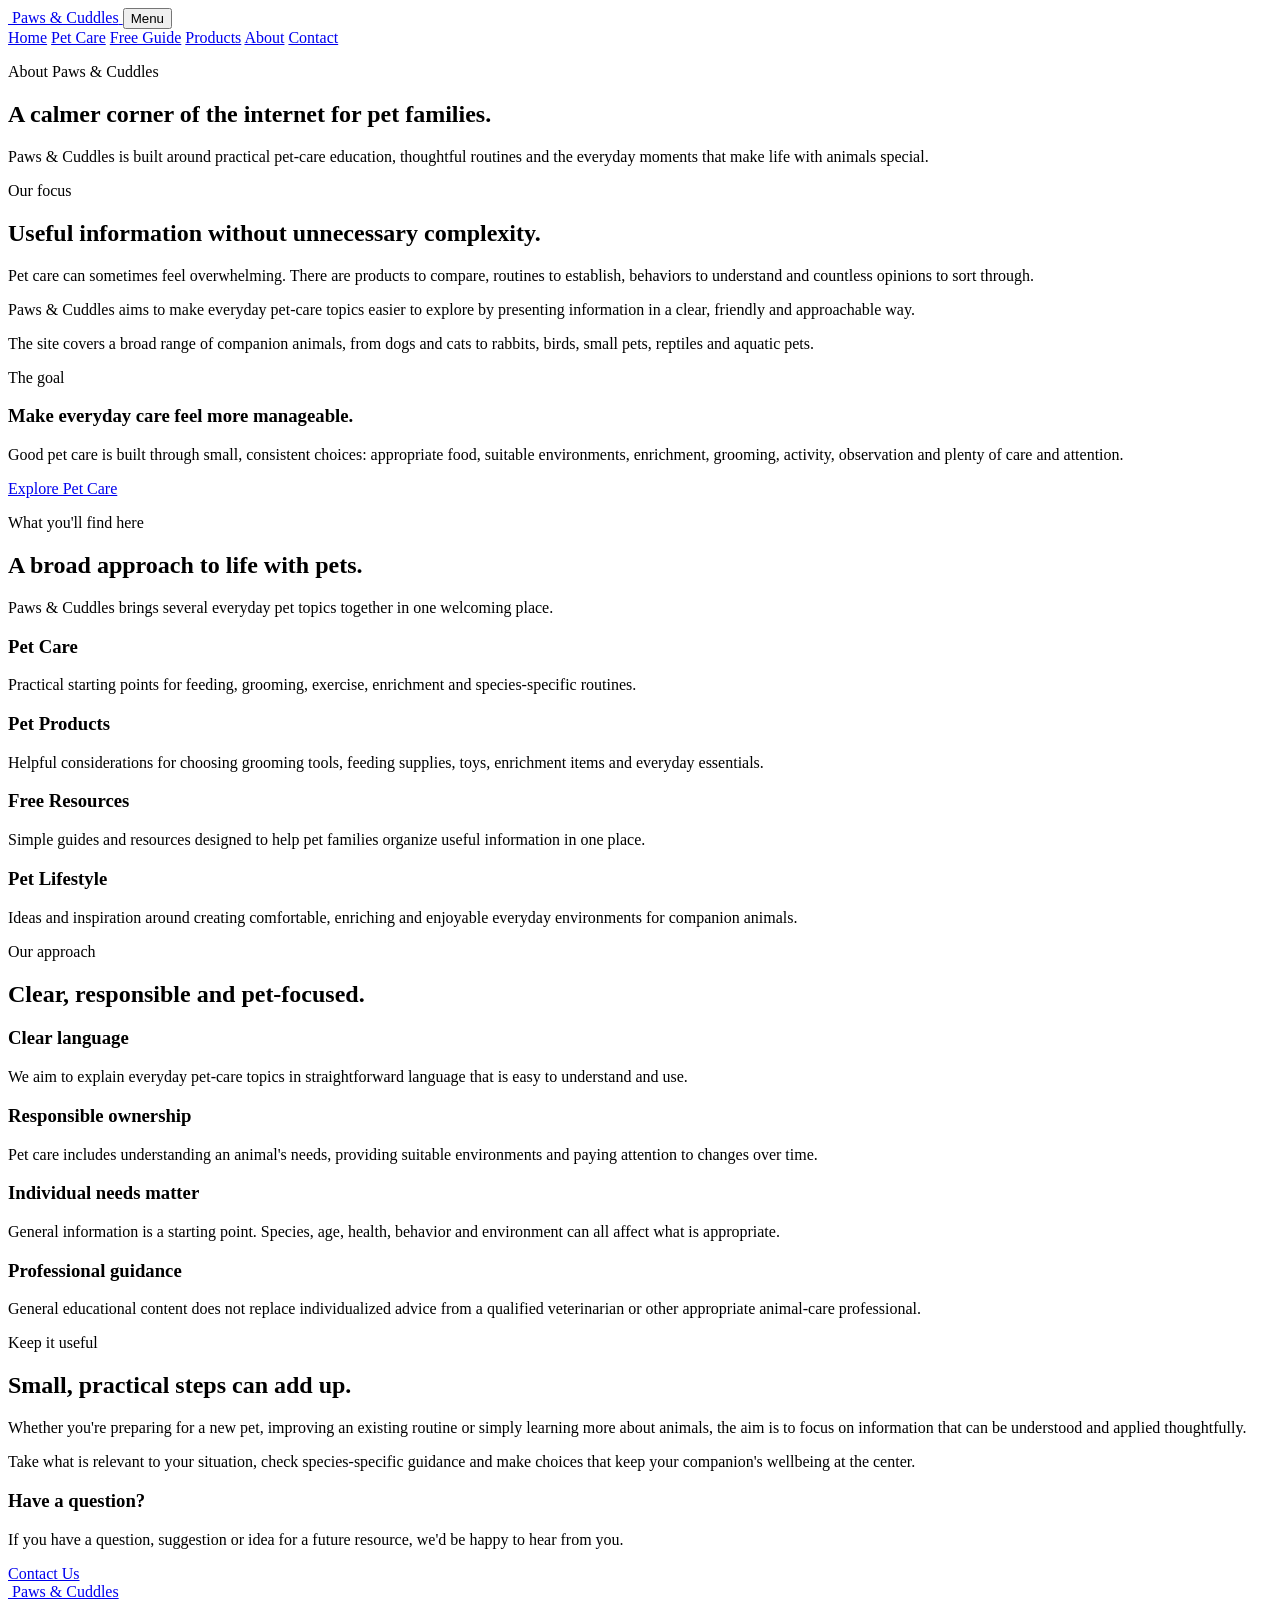
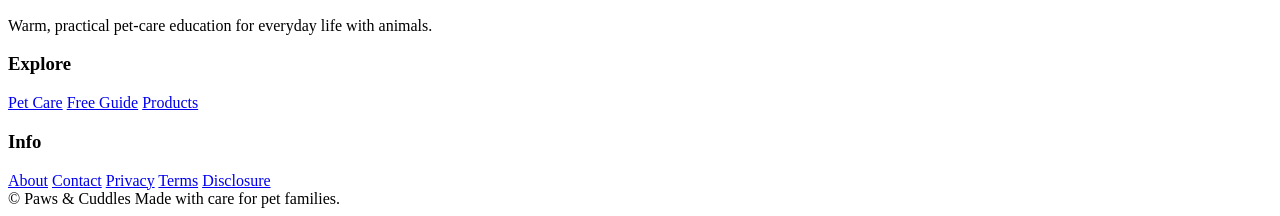
==== about.html @ fe200c56 "Add about page" ====
<!doctype html>
<html lang="en">
<head>
  <meta charset="utf-8">
  <meta name="viewport" content="width=device-width, initial-scale=1">
  <meta name="description" content="Learn about Paws & Cuddles and its approach to practical, responsible pet-care education.">
  <meta name="theme-color" content="#65765f">
  <title>About | Paws &amp; Cuddles</title>
  <link rel="stylesheet" href="CSS/styles.css">
  <script src="js/main.js" defer></script>
</head>

<body>

  <header class="site-header">
    <div class="container nav-wrap">
      <a class="brand" href="index.html" aria-label="Paws & Cuddles home">
        <img src="images/branding/logo-mark.svg" alt="" class="brand-mark">
        <span>Paws &amp; Cuddles</span>
      </a>

      <button class="menu-toggle" aria-expanded="false" aria-controls="site-nav">
        Menu
      </button>

      <nav id="site-nav" class="site-nav" aria-label="Primary navigation">
        <a href="index.html">Home</a>
        <a href="pet-care.html">Pet Care</a>
        <a href="free-guide.html">Free Guide</a>
        <a href="products.html">Products</a>
        <a href="about.html">About</a>
        <a href="contact.html">Contact</a>
      </nav>
    </div>
  </header>

  <main>

    <section class="page-hero">
      <div class="container narrow">
        <p class="eyebrow">About Paws &amp; Cuddles</p>
        <h1>A calmer corner of the internet for pet families.</h1>
        <p class="lead">
          Paws &amp; Cuddles is built around practical pet-care education,
          thoughtful routines and the everyday moments that make life with
          animals special.
        </p>
      </div>
    </section>

    <section class="section">
      <div class="container two-column">

        <div class="info-section">
          <p class="eyebrow">Our focus</p>
          <h2>Useful information without unnecessary complexity.</h2>

          <p>
            Pet care can sometimes feel overwhelming. There are products to
            compare, routines to establish, behaviors to understand and
            countless opinions to sort through.
          </p>

          <p>
            Paws &amp; Cuddles aims to make everyday pet-care topics easier to
            explore by presenting information in a clear, friendly and
            approachable way.
          </p>

          <p>
            The site covers a broad range of companion animals, from dogs and
            cats to rabbits, birds, small pets, reptiles and aquatic pets.
          </p>
        </div>

        <div class="callout">
          <p class="eyebrow">The goal</p>
          <h3>Make everyday care feel more manageable.</h3>

          <p>
            Good pet care is built through small, consistent choices:
            appropriate food, suitable environments, enrichment, grooming,
            activity, observation and plenty of care and attention.
          </p>

          <a class="button" href="pet-care.html">
            Explore Pet Care
          </a>
        </div>

      </div>
    </section>

    <section class="section section-soft">
      <div class="container">

        <div class="section-heading">
          <p class="eyebrow">What you'll find here</p>
          <h2>A broad approach to life with pets.</h2>
          <p>
            Paws &amp; Cuddles brings several everyday pet topics together in
            one welcoming place.
          </p>
        </div>

        <div class="card-grid">

          <article class="card">
            <h3>Pet Care</h3>
            <p>
              Practical starting points for feeding, grooming, exercise,
              enrichment and species-specific routines.
            </p>
          </article>

          <article class="card">
            <h3>Pet Products</h3>
            <p>
              Helpful considerations for choosing grooming tools, feeding
              supplies, toys, enrichment items and everyday essentials.
            </p>
          </article>

          <article class="card">
            <h3>Free Resources</h3>
            <p>
              Simple guides and resources designed to help pet families
              organize useful information in one place.
            </p>
          </article>

          <article class="card">
            <h3>Pet Lifestyle</h3>
            <p>
              Ideas and inspiration around creating comfortable, enriching
              and enjoyable everyday environments for companion animals.
            </p>
          </article>

        </div>

      </div>
    </section>

    <section class="section">
      <div class="container">

        <div class="section-heading">
          <p class="eyebrow">Our approach</p>
          <h2>Clear, responsible and pet-focused.</h2>
        </div>

        <div class="card-grid">

          <article class="card">
            <h3>Clear language</h3>
            <p>
              We aim to explain everyday pet-care topics in straightforward
              language that is easy to understand and use.
            </p>
          </article>

          <article class="card">
            <h3>Responsible ownership</h3>
            <p>
              Pet care includes understanding an animal's needs, providing
              suitable environments and paying attention to changes over time.
            </p>
          </article>

          <article class="card">
            <h3>Individual needs matter</h3>
            <p>
              General information is a starting point. Species, age, health,
              behavior and environment can all affect what is appropriate.
            </p>
          </article>

          <article class="card">
            <h3>Professional guidance</h3>
            <p>
              General educational content does not replace individualized
              advice from a qualified veterinarian or other appropriate
              animal-care professional.
            </p>
          </article>

        </div>

      </div>
    </section>

    <section class="section section-soft">
      <div class="container two-column">

        <div>
          <p class="eyebrow">Keep it useful</p>
          <h2>Small, practical steps can add up.</h2>

          <p>
            Whether you're preparing for a new pet, improving an existing
            routine or simply learning more about animals, the aim is to
            focus on information that can be understood and applied
            thoughtfully.
          </p>

          <p>
            Take what is relevant to your situation, check species-specific
            guidance and make choices that keep your companion's wellbeing
            at the center.
          </p>
        </div>

        <div class="callout">
          <h3>Have a question?</h3>
          <p>
            If you have a question, suggestion or idea for a future resource,
            we'd be happy to hear from you.
          </p>

          <a class="button button-secondary" href="contact.html">
            Contact Us
          </a>
        </div>

      </div>
    </section>

  </main>

  <footer class="site-footer">
    <div class="container footer-grid">

      <div>
        <a class="brand footer-brand" href="index.html">
          <img src="images/branding/logo-mark.svg" alt="" class="brand-mark">
          <span>Paws &amp; Cuddles</span>
        </a>
        <p>
          Warm, practical pet-care education for everyday life with animals.
        </p>
      </div>

      <div>
        <h3>Explore</h3>
        <a href="pet-care.html">Pet Care</a>
        <a href="free-guide.html">Free Guide</a>
        <a href="products.html">Products</a>
      </div>

      <div>
        <h3>Info</h3>
        <a href="about.html">About</a>
        <a href="contact.html">Contact</a>
        <a href="privacy.html">Privacy</a>
        <a href="terms.html">Terms</a>
        <a href="disclosure.html">Disclosure</a>
      </div>

    </div>

    <div class="container footer-bottom">
      <span>&copy; <span data-year></span> Paws &amp; Cuddles</span>
      <span>Made with care for pet families.</span>
    </div>
  </footer>

</body>
  </html>
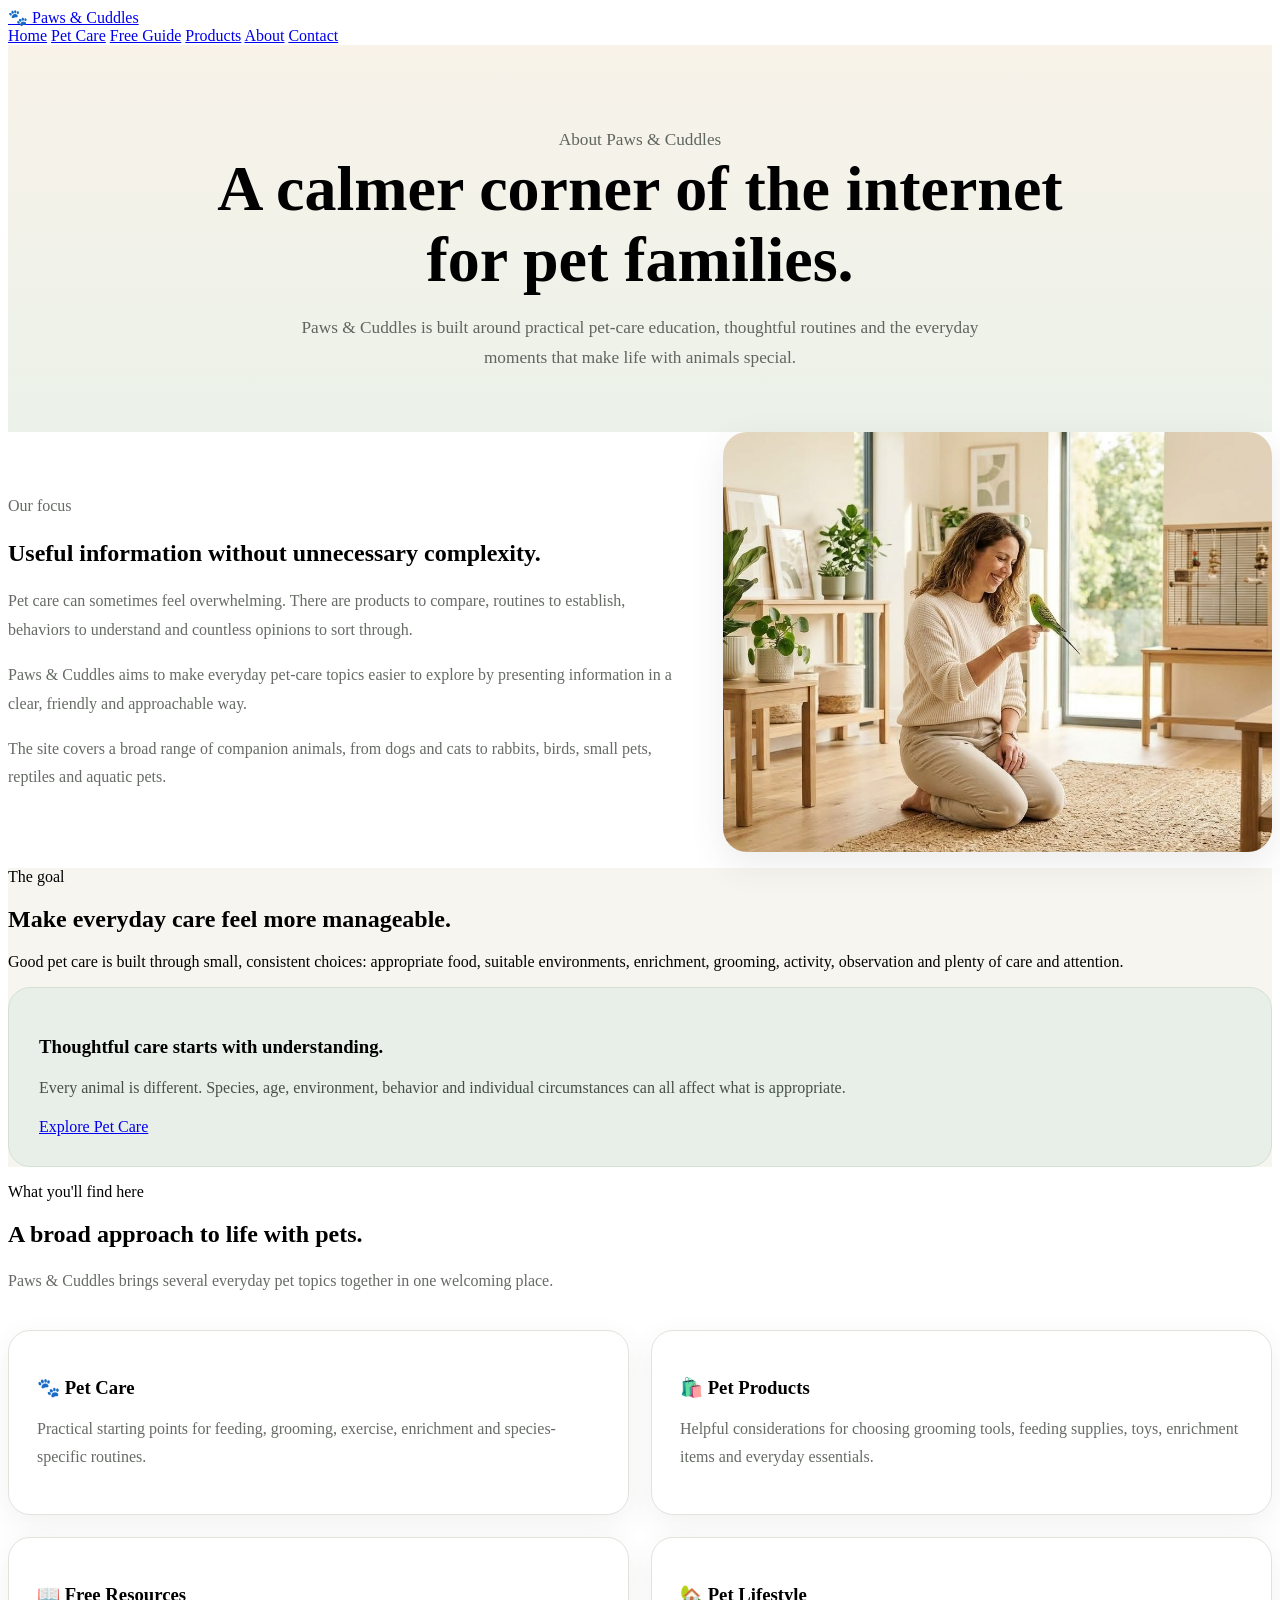
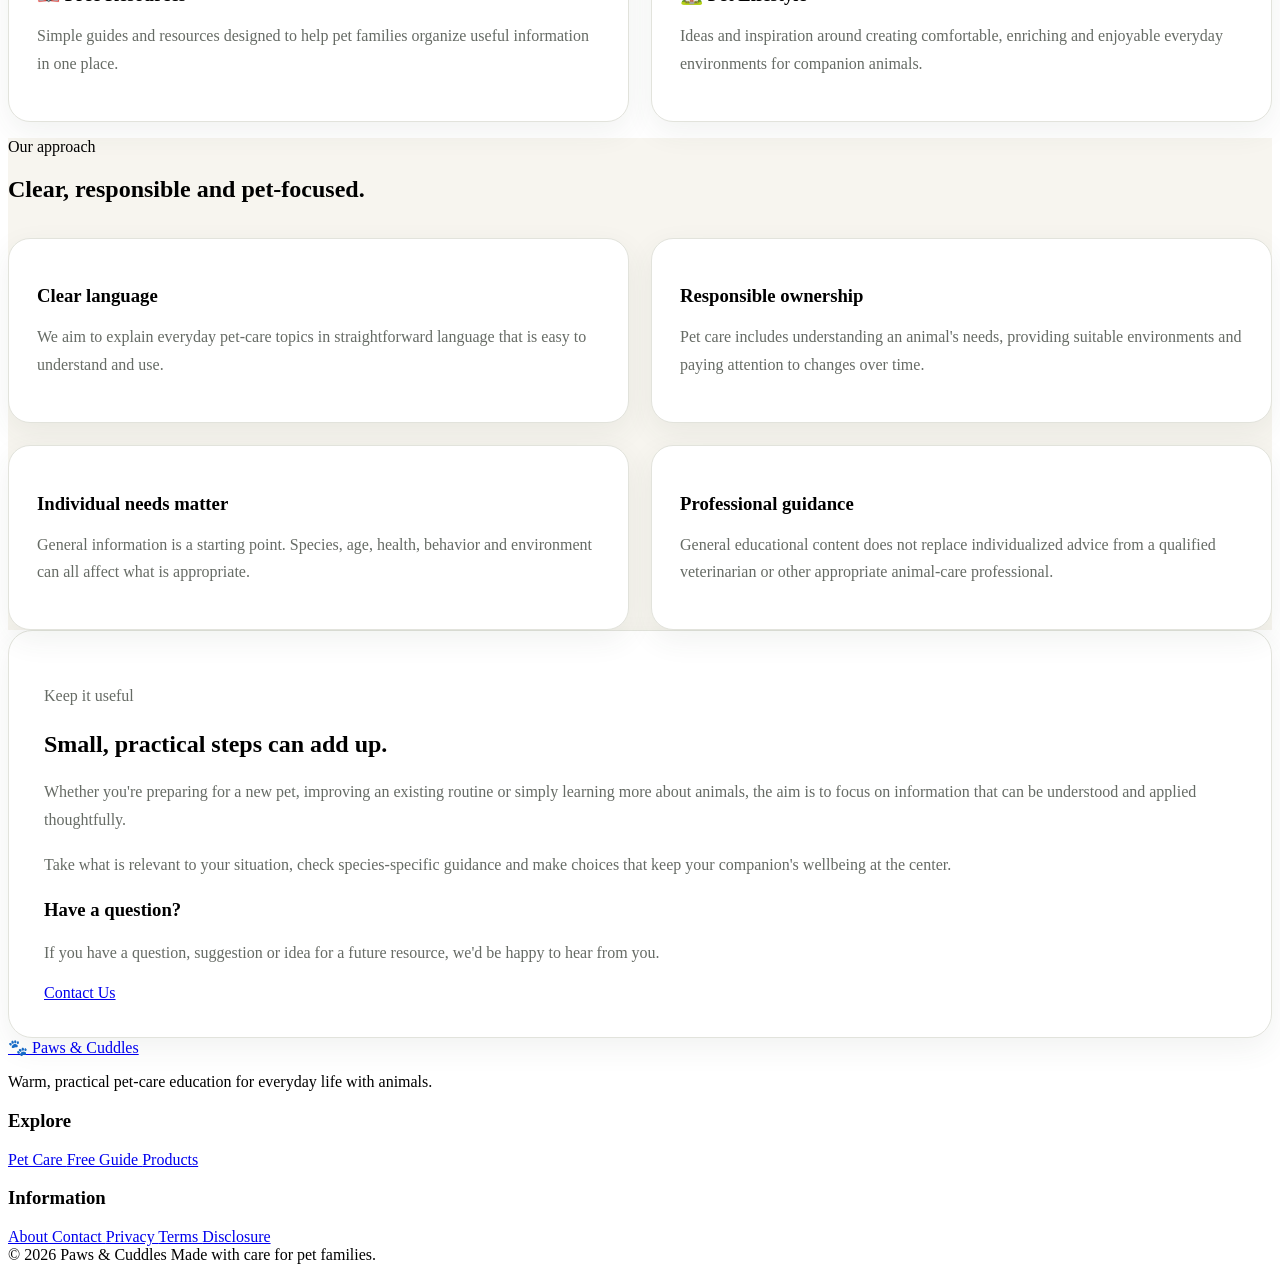
==== commit 443f2b03: "Update about.html" ====
--- a/about.html
+++ b/about.html
@@ -1,269 +1,687 @@
-<!doctype html>
+<!DOCTYPE html>
 <html lang="en">
+
 <head>
-  <meta charset="utf-8">
-  <meta name="viewport" content="width=device-width, initial-scale=1">
-  <meta name="description" content="Learn about Paws & Cuddles and its approach to practical, responsible pet-care education.">
-  <meta name="theme-color" content="#65765f">
-  <title>About | Paws &amp; Cuddles</title>
-  <link rel="stylesheet" href="CSS/styles.css">
-  <script src="js/main.js" defer></script>
+    <meta charset="UTF-8">
+    <meta name="viewport" content="width=device-width, initial-scale=1.0">
+
+    <meta
+        name="description"
+        content="Learn about Paws & Cuddles and its approach to practical, responsible pet-care education."
+    >
+
+    <meta name="theme-color" content="#65765f">
+
+    <title>About | Paws & Cuddles</title>
+
+    <link rel="stylesheet" href="CSS/styles.css">
+
+    <style>
+
+        .page-hero {
+            padding: 80px 20px 60px;
+            background:
+                linear-gradient(
+                    rgba(247, 240, 228, 0.82),
+                    rgba(231, 239, 229, 0.82)
+                ),
+                url("images/hero/179104249002.jpg") center/cover no-repeat;
+            text-align: center;
+        }
+
+        .page-hero h1 {
+            max-width: 850px;
+            margin: 0 auto 18px;
+            font-size: clamp(2.2rem, 5vw, 4rem);
+            line-height: 1.1;
+        }
+
+        .page-hero p {
+            max-width: 720px;
+            margin: auto;
+            color: #5f655f;
+            font-size: 1.08rem;
+            line-height: 1.7;
+        }
+
+        .about-intro {
+            display: grid;
+            grid-template-columns: 1.1fr 0.9fr;
+            gap: 45px;
+            align-items: center;
+        }
+
+        .about-image {
+            width: 100%;
+            height: 420px;
+            object-fit: cover;
+            border-radius: 24px;
+            display: block;
+            box-shadow: 0 12px 35px rgba(63, 68, 60, 0.10);
+        }
+
+        .info-section p,
+        .about-copy p {
+            color: #666b65;
+            line-height: 1.8;
+        }
+
+        .callout {
+            background: #e8efe8;
+            border: 1px solid #d5e1d5;
+            border-radius: 22px;
+            padding: 30px;
+        }
+
+        .callout p {
+            color: #465047;
+            line-height: 1.7;
+        }
+
+        .callout h3 {
+            margin-bottom: 12px;
+        }
+
+        .section-soft {
+            background: #f7f5ef;
+        }
+
+        .section-heading {
+            max-width: 760px;
+            margin-bottom: 35px;
+        }
+
+        .section-heading p:not(.eyebrow) {
+            color: #666b65;
+            line-height: 1.7;
+        }
+
+        .card-grid {
+            display: grid;
+            grid-template-columns: repeat(2, 1fr);
+            gap: 22px;
+        }
+
+        .card {
+            background: #fff;
+            border: 1px solid #e2e3dc;
+            border-radius: 22px;
+            padding: 28px;
+            box-shadow: 0 10px 30px rgba(63, 68, 60, 0.07);
+        }
+
+        .card h3 {
+            margin-bottom: 10px;
+        }
+
+        .card p {
+            color: #666b65;
+            line-height: 1.7;
+        }
+
+        .values-grid {
+            display: grid;
+            grid-template-columns: repeat(2, 1fr);
+            gap: 22px;
+            margin-top: 30px;
+        }
+
+        .final-callout {
+            background: #fff;
+            border: 1px solid #e2e3dc;
+            border-radius: 24px;
+            padding: 35px;
+            box-shadow: 0 10px 30px rgba(63, 68, 60, 0.07);
+        }
+
+        .final-callout p {
+            color: #666b65;
+            line-height: 1.8;
+        }
+
+        @media (max-width: 850px) {
+
+            .about-intro {
+                grid-template-columns: 1fr;
+            }
+
+            .about-image {
+                height: 350px;
+            }
+
+            .card-grid,
+            .values-grid {
+                grid-template-columns: 1fr;
+            }
+
+        }
+
+        @media (max-width: 600px) {
+
+            .page-hero {
+                padding: 60px 20px 45px;
+            }
+
+            .about-image {
+                height: 280px;
+            }
+
+            .card,
+            .callout,
+            .final-callout {
+                padding: 23px;
+            }
+
+        }
+
+    </style>
+
 </head>
 
+
 <body>
 
-  <header class="site-header">
+
+<header class="site-header">
+
     <div class="container nav-wrap">
-      <a class="brand" href="index.html" aria-label="Paws & Cuddles home">
-        <img src="images/branding/logo-mark.svg" alt="" class="brand-mark">
-        <span>Paws &amp; Cuddles</span>
-      </a>
-
-      <button class="menu-toggle" aria-expanded="false" aria-controls="site-nav">
-        Menu
-      </button>
-
-      <nav id="site-nav" class="site-nav" aria-label="Primary navigation">
-        <a href="index.html">Home</a>
-        <a href="pet-care.html">Pet Care</a>
-        <a href="free-guide.html">Free Guide</a>
-        <a href="products.html">Products</a>
-        <a href="about.html">About</a>
-        <a href="contact.html">Contact</a>
-      </nav>
+
+        <a
+            class="brand"
+            href="index.html"
+            aria-label="Paws & Cuddles home"
+        >
+            <span class="brand-mark">🐾</span>
+            <span>Paws & Cuddles</span>
+        </a>
+
+
+        <nav
+            class="site-nav"
+            aria-label="Primary navigation"
+        >
+            <a href="index.html">Home</a>
+            <a href="pet-care.html">Pet Care</a>
+            <a href="free-guide.html">Free Guide</a>
+            <a href="products.html">Products</a>
+            <a href="about.html">About</a>
+            <a href="contact.html">Contact</a>
+        </nav>
+
     </div>
-  </header>
-
-  <main>
+
+</header>
+
+
+<main>
+
+
+    <!-- HERO -->
 
     <section class="page-hero">
-      <div class="container narrow">
-        <p class="eyebrow">About Paws &amp; Cuddles</p>
-        <h1>A calmer corner of the internet for pet families.</h1>
-        <p class="lead">
-          Paws &amp; Cuddles is built around practical pet-care education,
-          thoughtful routines and the everyday moments that make life with
-          animals special.
-        </p>
-      </div>
+
+        <div class="container">
+
+            <p class="eyebrow">
+                About Paws & Cuddles
+            </p>
+
+            <h1>
+                A calmer corner of the internet for pet families.
+            </h1>
+
+            <p>
+                Paws & Cuddles is built around practical pet-care education,
+                thoughtful routines and the everyday moments that make life
+                with animals special.
+            </p>
+
+        </div>
+
     </section>
 
+
+    <!-- INTRO -->
+
     <section class="section">
-      <div class="container two-column">
-
-        <div class="info-section">
-          <p class="eyebrow">Our focus</p>
-          <h2>Useful information without unnecessary complexity.</h2>
-
-          <p>
-            Pet care can sometimes feel overwhelming. There are products to
-            compare, routines to establish, behaviors to understand and
-            countless opinions to sort through.
-          </p>
-
-          <p>
-            Paws &amp; Cuddles aims to make everyday pet-care topics easier to
-            explore by presenting information in a clear, friendly and
-            approachable way.
-          </p>
-
-          <p>
-            The site covers a broad range of companion animals, from dogs and
-            cats to rabbits, birds, small pets, reptiles and aquatic pets.
-          </p>
-        </div>
-
-        <div class="callout">
-          <p class="eyebrow">The goal</p>
-          <h3>Make everyday care feel more manageable.</h3>
-
-          <p>
-            Good pet care is built through small, consistent choices:
-            appropriate food, suitable environments, enrichment, grooming,
-            activity, observation and plenty of care and attention.
-          </p>
-
-          <a class="button" href="pet-care.html">
-            Explore Pet Care
-          </a>
-        </div>
-
-      </div>
+
+        <div class="container about-intro">
+
+
+            <div class="about-copy">
+
+                <p class="eyebrow">
+                    Our focus
+                </p>
+
+                <h2>
+                    Useful information without unnecessary complexity.
+                </h2>
+
+                <p>
+                    Pet care can sometimes feel overwhelming. There are
+                    products to compare, routines to establish, behaviors
+                    to understand and countless opinions to sort through.
+                </p>
+
+                <p>
+                    Paws & Cuddles aims to make everyday pet-care topics
+                    easier to explore by presenting information in a clear,
+                    friendly and approachable way.
+                </p>
+
+                <p>
+                    The site covers a broad range of companion animals,
+                    from dogs and cats to rabbits, birds, small pets,
+                    reptiles and aquatic pets.
+                </p>
+
+            </div>
+
+
+            <div>
+
+                <img
+                    class="about-image"
+                    src="images/lifestyle/1791047413816.jpg"
+                    alt="Bird and owner enjoying time together"
+                >
+
+            </div>
+
+        </div>
+
     </section>
 
+
+    <!-- GOAL -->
+
     <section class="section section-soft">
-      <div class="container">
-
-        <div class="section-heading">
-          <p class="eyebrow">What you'll find here</p>
-          <h2>A broad approach to life with pets.</h2>
-          <p>
-            Paws &amp; Cuddles brings several everyday pet topics together in
-            one welcoming place.
-          </p>
-        </div>
-
-        <div class="card-grid">
-
-          <article class="card">
-            <h3>Pet Care</h3>
+
+        <div class="container two-column">
+
+
+            <div>
+
+                <p class="eyebrow">
+                    The goal
+                </p>
+
+                <h2>
+                    Make everyday care feel more manageable.
+                </h2>
+
+                <p>
+                    Good pet care is built through small, consistent
+                    choices: appropriate food, suitable environments,
+                    enrichment, grooming, activity, observation and
+                    plenty of care and attention.
+                </p>
+
+            </div>
+
+
+            <div class="callout">
+
+                <h3>
+                    Thoughtful care starts with understanding.
+                </h3>
+
+                <p>
+                    Every animal is different. Species, age, environment,
+                    behavior and individual circumstances can all affect
+                    what is appropriate.
+                </p>
+
+                <a
+                    class="button button-primary"
+                    href="pet-care.html"
+                >
+                    Explore Pet Care
+                </a>
+
+            </div>
+
+        </div>
+
+    </section>
+
+
+    <!-- WHAT YOU WILL FIND -->
+
+    <section class="section">
+
+        <div class="container">
+
+            <div class="section-heading">
+
+                <p class="eyebrow">
+                    What you'll find here
+                </p>
+
+                <h2>
+                    A broad approach to life with pets.
+                </h2>
+
+                <p>
+                    Paws & Cuddles brings several everyday pet topics
+                    together in one welcoming place.
+                </p>
+
+            </div>
+
+
+            <div class="card-grid">
+
+
+                <article class="card">
+
+                    <h3>
+                        🐾 Pet Care
+                    </h3>
+
+                    <p>
+                        Practical starting points for feeding, grooming,
+                        exercise, enrichment and species-specific routines.
+                    </p>
+
+                </article>
+
+
+                <article class="card">
+
+                    <h3>
+                        🛍️ Pet Products
+                    </h3>
+
+                    <p>
+                        Helpful considerations for choosing grooming tools,
+                        feeding supplies, toys, enrichment items and
+                        everyday essentials.
+                    </p>
+
+                </article>
+
+
+                <article class="card">
+
+                    <h3>
+                        📖 Free Resources
+                    </h3>
+
+                    <p>
+                        Simple guides and resources designed to help
+                        pet families organize useful information in
+                        one place.
+                    </p>
+
+                </article>
+
+
+                <article class="card">
+
+                    <h3>
+                        🏡 Pet Lifestyle
+                    </h3>
+
+                    <p>
+                        Ideas and inspiration around creating comfortable,
+                        enriching and enjoyable everyday environments
+                        for companion animals.
+                    </p>
+
+                </article>
+
+
+            </div>
+
+        </div>
+
+    </section>
+
+
+    <!-- APPROACH -->
+
+    <section class="section section-soft">
+
+        <div class="container">
+
+            <div class="section-heading">
+
+                <p class="eyebrow">
+                    Our approach
+                </p>
+
+                <h2>
+                    Clear, responsible and pet-focused.
+                </h2>
+
+            </div>
+
+
+            <div class="values-grid">
+
+
+                <article class="card">
+
+                    <h3>
+                        Clear language
+                    </h3>
+
+                    <p>
+                        We aim to explain everyday pet-care topics in
+                        straightforward language that is easy to understand
+                        and use.
+                    </p>
+
+                </article>
+
+
+                <article class="card">
+
+                    <h3>
+                        Responsible ownership
+                    </h3>
+
+                    <p>
+                        Pet care includes understanding an animal's needs,
+                        providing suitable environments and paying attention
+                        to changes over time.
+                    </p>
+
+                </article>
+
+
+                <article class="card">
+
+                    <h3>
+                        Individual needs matter
+                    </h3>
+
+                    <p>
+                        General information is a starting point. Species,
+                        age, health, behavior and environment can all affect
+                        what is appropriate.
+                    </p>
+
+                </article>
+
+
+                <article class="card">
+
+                    <h3>
+                        Professional guidance
+                    </h3>
+
+                    <p>
+                        General educational content does not replace
+                        individualized advice from a qualified veterinarian
+                        or other appropriate animal-care professional.
+                    </p>
+
+                </article>
+
+
+            </div>
+
+        </div>
+
+    </section>
+
+
+    <!-- KEEP IT USEFUL -->
+
+    <section class="section">
+
+        <div class="container">
+
+
+            <div class="final-callout">
+
+                <p class="eyebrow">
+                    Keep it useful
+                </p>
+
+                <h2>
+                    Small, practical steps can add up.
+                </h2>
+
+                <p>
+                    Whether you're preparing for a new pet, improving an
+                    existing routine or simply learning more about animals,
+                    the aim is to focus on information that can be understood
+                    and applied thoughtfully.
+                </p>
+
+                <p>
+                    Take what is relevant to your situation, check
+                    species-specific guidance and make choices that keep
+                    your companion's wellbeing at the center.
+                </p>
+
+
+                <h3>
+                    Have a question?
+                </h3>
+
+                <p>
+                    If you have a question, suggestion or idea for a future
+                    resource, we'd be happy to hear from you.
+                </p>
+
+                <a
+                    class="button button-secondary"
+                    href="contact.html"
+                >
+                    Contact Us
+                </a>
+
+            </div>
+
+
+        </div>
+
+    </section>
+
+
+</main>
+
+
+<!-- FOOTER -->
+
+<footer class="site-footer">
+
+    <div class="container footer-grid">
+
+
+        <div>
+
+            <a
+                class="brand footer-brand"
+                href="index.html"
+            >
+                <span class="brand-mark">🐾</span>
+                <span>Paws & Cuddles</span>
+            </a>
+
             <p>
-              Practical starting points for feeding, grooming, exercise,
-              enrichment and species-specific routines.
+                Warm, practical pet-care education for everyday life
+                with animals.
             </p>
-          </article>
-
-          <article class="card">
-            <h3>Pet Products</h3>
-            <p>
-              Helpful considerations for choosing grooming tools, feeding
-              supplies, toys, enrichment items and everyday essentials.
-            </p>
-          </article>
-
-          <article class="card">
-            <h3>Free Resources</h3>
-            <p>
-              Simple guides and resources designed to help pet families
-              organize useful information in one place.
-            </p>
-          </article>
-
-          <article class="card">
-            <h3>Pet Lifestyle</h3>
-            <p>
-              Ideas and inspiration around creating comfortable, enriching
-              and enjoyable everyday environments for companion animals.
-            </p>
-          </article>
-
-        </div>
-
-      </div>
-    </section>
-
-    <section class="section">
-      <div class="container">
-
-        <div class="section-heading">
-          <p class="eyebrow">Our approach</p>
-          <h2>Clear, responsible and pet-focused.</h2>
-        </div>
-
-        <div class="card-grid">
-
-          <article class="card">
-            <h3>Clear language</h3>
-            <p>
-              We aim to explain everyday pet-care topics in straightforward
-              language that is easy to understand and use.
-            </p>
-          </article>
-
-          <article class="card">
-            <h3>Responsible ownership</h3>
-            <p>
-              Pet care includes understanding an animal's needs, providing
-              suitable environments and paying attention to changes over time.
-            </p>
-          </article>
-
-          <article class="card">
-            <h3>Individual needs matter</h3>
-            <p>
-              General information is a starting point. Species, age, health,
-              behavior and environment can all affect what is appropriate.
-            </p>
-          </article>
-
-          <article class="card">
-            <h3>Professional guidance</h3>
-            <p>
-              General educational content does not replace individualized
-              advice from a qualified veterinarian or other appropriate
-              animal-care professional.
-            </p>
-          </article>
-
-        </div>
-
-      </div>
-    </section>
-
-    <section class="section section-soft">
-      <div class="container two-column">
+
+        </div>
+
 
         <div>
-          <p class="eyebrow">Keep it useful</p>
-          <h2>Small, practical steps can add up.</h2>
-
-          <p>
-            Whether you're preparing for a new pet, improving an existing
-            routine or simply learning more about animals, the aim is to
-            focus on information that can be understood and applied
-            thoughtfully.
-          </p>
-
-          <p>
-            Take what is relevant to your situation, check species-specific
-            guidance and make choices that keep your companion's wellbeing
-            at the center.
-          </p>
-        </div>
-
-        <div class="callout">
-          <h3>Have a question?</h3>
-          <p>
-            If you have a question, suggestion or idea for a future resource,
-            we'd be happy to hear from you.
-          </p>
-
-          <a class="button button-secondary" href="contact.html">
-            Contact Us
-          </a>
-        </div>
-
-      </div>
-    </section>
-
-  </main>
-
-  <footer class="site-footer">
-    <div class="container footer-grid">
-
-      <div>
-        <a class="brand footer-brand" href="index.html">
-          <img src="images/branding/logo-mark.svg" alt="" class="brand-mark">
-          <span>Paws &amp; Cuddles</span>
-        </a>
-        <p>
-          Warm, practical pet-care education for everyday life with animals.
-        </p>
-      </div>
-
-      <div>
-        <h3>Explore</h3>
-        <a href="pet-care.html">Pet Care</a>
-        <a href="free-guide.html">Free Guide</a>
-        <a href="products.html">Products</a>
-      </div>
-
-      <div>
-        <h3>Info</h3>
-        <a href="about.html">About</a>
-        <a href="contact.html">Contact</a>
-        <a href="privacy.html">Privacy</a>
-        <a href="terms.html">Terms</a>
-        <a href="disclosure.html">Disclosure</a>
-      </div>
+
+            <h3>
+                Explore
+            </h3>
+
+            <a href="pet-care.html">
+                Pet Care
+            </a>
+
+            <a href="free-guide.html">
+                Free Guide
+            </a>
+
+            <a href="products.html">
+                Products
+            </a>
+
+        </div>
+
+
+        <div>
+
+            <h3>
+                Information
+            </h3>
+
+            <a href="about.html">
+                About
+            </a>
+
+            <a href="contact.html">
+                Contact
+            </a>
+
+            <a href="privacy.html">
+                Privacy
+            </a>
+
+            <a href="terms.html">
+                Terms
+            </a>
+
+            <a href="disclosure.html">
+                Disclosure
+            </a>
+
+        </div>
+
 
     </div>
 
+
     <div class="container footer-bottom">
-      <span>&copy; <span data-year></span> Paws &amp; Cuddles</span>
-      <span>Made with care for pet families.</span>
+
+        <span>
+            &copy; <span data-year></span> Paws & Cuddles
+        </span>
+
+        <span>
+            Made with care for pet families.
+        </span>
+
     </div>
-  </footer>
+
+</footer>
+
+
+<script src="js/main.js"></script>
 
 </body>
-  </html>
+
+</html>
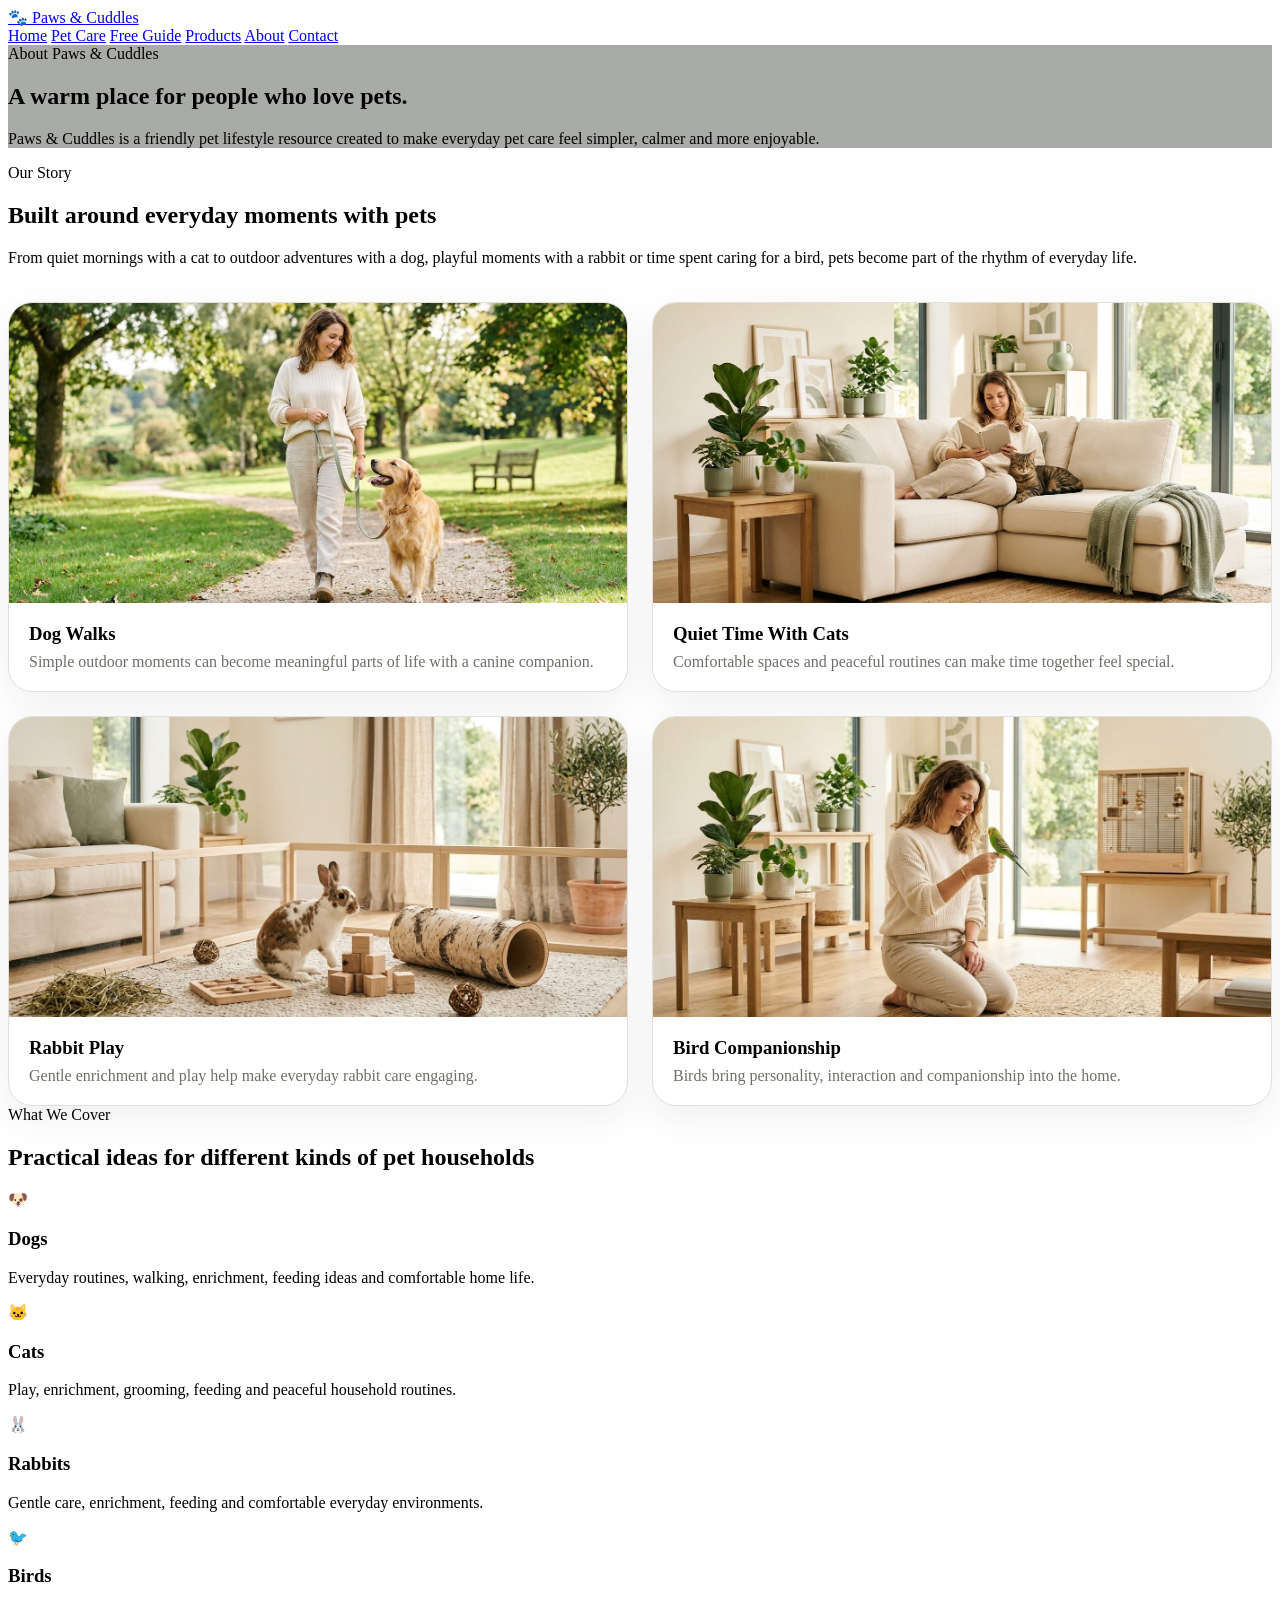
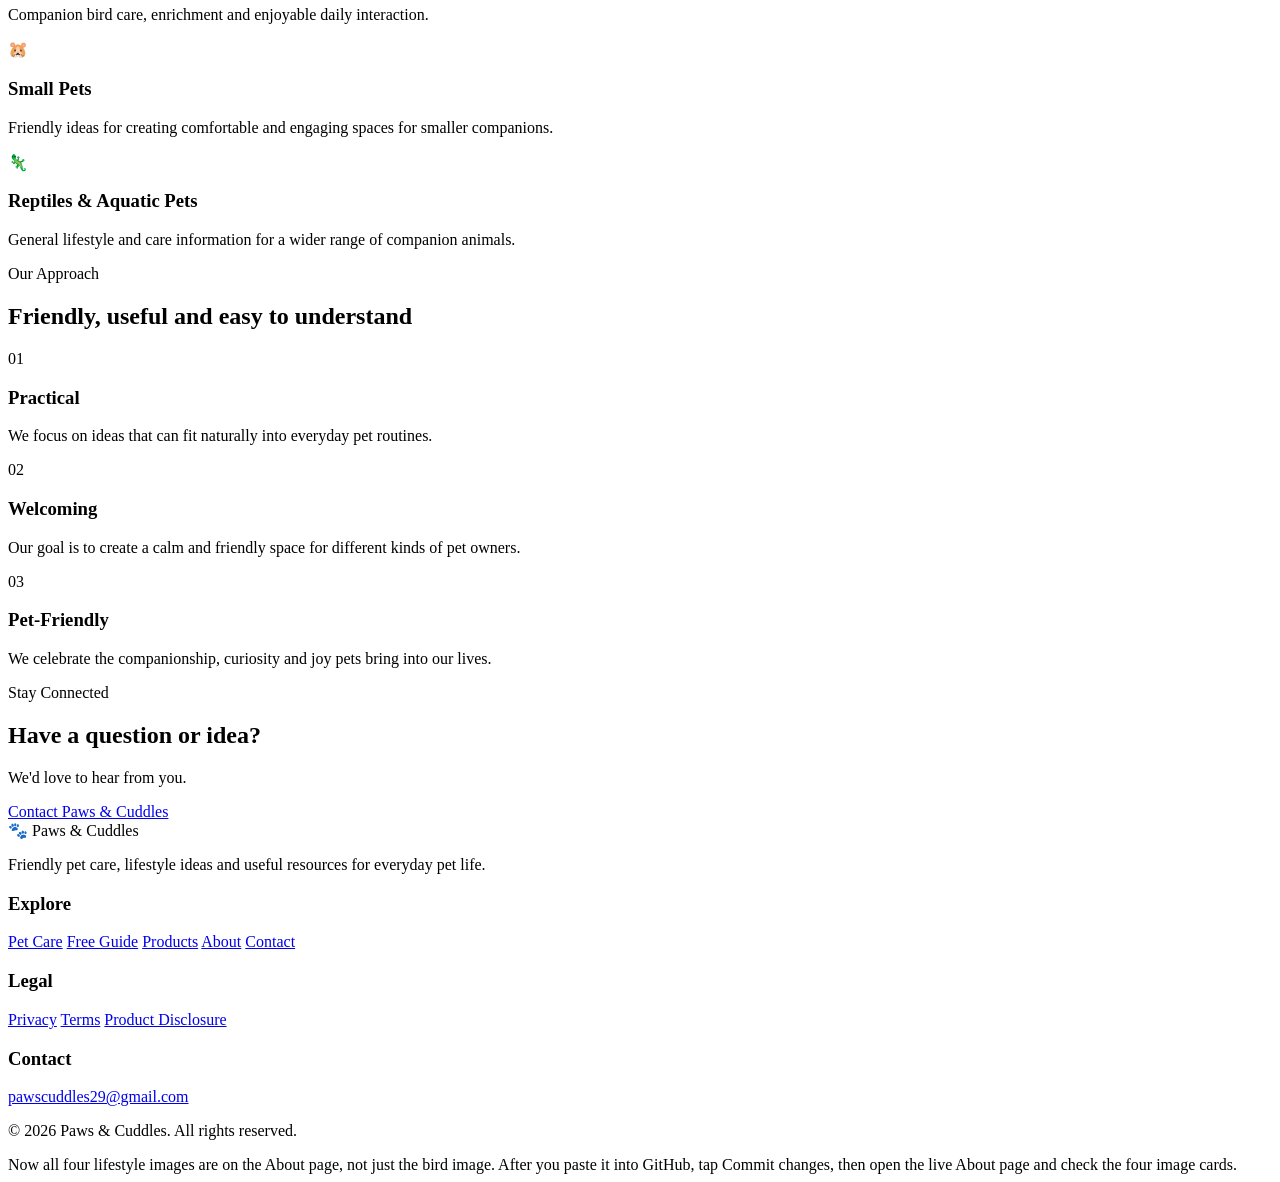
==== commit bcd78d73: "Update about.html" ====
--- a/about.html
+++ b/about.html
@@ -1,687 +1,446 @@
 <!DOCTYPE html>
 <html lang="en">
-
 <head>
     <meta charset="UTF-8">
     <meta name="viewport" content="width=device-width, initial-scale=1.0">
 
-    <meta
-        name="description"
-        content="Learn about Paws & Cuddles and its approach to practical, responsible pet-care education."
-    >
-
-    <meta name="theme-color" content="#65765f">
-
     <title>About | Paws & Cuddles</title>
 
-    <link rel="stylesheet" href="CSS/styles.css">
+    <link rel="stylesheet" href="./CSS/styles.css">
 
     <style>
-
-        .page-hero {
-            padding: 80px 20px 60px;
+        .about-hero {
             background:
-                linear-gradient(
-                    rgba(247, 240, 228, 0.82),
-                    rgba(231, 239, 229, 0.82)
-                ),
-                url("images/hero/179104249002.jpg") center/cover no-repeat;
-            text-align: center;
-        }
-
-        .page-hero h1 {
-            max-width: 850px;
-            margin: 0 auto 18px;
-            font-size: clamp(2.2rem, 5vw, 4rem);
-            line-height: 1.1;
-        }
-
-        .page-hero p {
-            max-width: 720px;
-            margin: auto;
-            color: #5f655f;
-            font-size: 1.08rem;
-            line-height: 1.7;
-        }
-
-        .about-intro {
-            display: grid;
-            grid-template-columns: 1.1fr 0.9fr;
-            gap: 45px;
-            align-items: center;
-        }
-
-        .about-image {
-            width: 100%;
-            height: 420px;
-            object-fit: cover;
-            border-radius: 24px;
-            display: block;
-            box-shadow: 0 12px 35px rgba(63, 68, 60, 0.10);
-        }
-
-        .info-section p,
-        .about-copy p {
-            color: #666b65;
-            line-height: 1.8;
-        }
-
-        .callout {
-            background: #e8efe8;
-            border: 1px solid #d5e1d5;
-            border-radius: 22px;
-            padding: 30px;
-        }
-
-        .callout p {
-            color: #465047;
-            line-height: 1.7;
-        }
-
-        .callout h3 {
-            margin-bottom: 12px;
-        }
-
-        .section-soft {
-            background: #f7f5ef;
-        }
-
-        .section-heading {
-            max-width: 760px;
-            margin-bottom: 35px;
-        }
-
-        .section-heading p:not(.eyebrow) {
-            color: #666b65;
-            line-height: 1.7;
-        }
-
-        .card-grid {
+                linear-gradient(rgba(63, 68, 60, 0.45), rgba(63, 68, 60, 0.45)),
+                url("./images/hero/179104249002.jpg") center/cover no-repeat;
+        }
+
+        .about-gallery {
             display: grid;
             grid-template-columns: repeat(2, 1fr);
-            gap: 22px;
-        }
-
-        .card {
-            background: #fff;
-            border: 1px solid #e2e3dc;
-            border-radius: 22px;
-            padding: 28px;
-            box-shadow: 0 10px 30px rgba(63, 68, 60, 0.07);
-        }
-
-        .card h3 {
-            margin-bottom: 10px;
-        }
-
-        .card p {
-            color: #666b65;
-            line-height: 1.7;
-        }
-
-        .values-grid {
-            display: grid;
-            grid-template-columns: repeat(2, 1fr);
-            gap: 22px;
-            margin-top: 30px;
-        }
-
-        .final-callout {
-            background: #fff;
-            border: 1px solid #e2e3dc;
+            gap: 24px;
+            margin-top: 35px;
+        }
+
+        .about-gallery-card {
+            background: #ffffff;
+            border: 1px solid #e2e0d8;
             border-radius: 24px;
-            padding: 35px;
-            box-shadow: 0 10px 30px rgba(63, 68, 60, 0.07);
-        }
-
-        .final-callout p {
-            color: #666b65;
-            line-height: 1.8;
-        }
-
-        @media (max-width: 850px) {
-
-            .about-intro {
+            overflow: hidden;
+            box-shadow: 0 12px 35px rgba(63, 68, 60, 0.08);
+        }
+
+        .about-gallery-card img {
+            width: 100%;
+            height: 300px;
+            object-fit: cover;
+            display: block;
+        }
+
+        .about-gallery-card-content {
+            padding: 20px;
+        }
+
+        .about-gallery-card h3 {
+            margin: 0 0 8px;
+        }
+
+        .about-gallery-card p {
+            margin: 0;
+            color: #6d7068;
+        }
+
+        @media (max-width: 700px) {
+            .about-gallery {
                 grid-template-columns: 1fr;
             }
 
-            .about-image {
-                height: 350px;
+            .about-gallery-card img {
+                height: 260px;
             }
-
-            .card-grid,
-            .values-grid {
-                grid-template-columns: 1fr;
-            }
-
-        }
-
-        @media (max-width: 600px) {
-
-            .page-hero {
-                padding: 60px 20px 45px;
-            }
-
-            .about-image {
-                height: 280px;
-            }
-
-            .card,
-            .callout,
-            .final-callout {
-                padding: 23px;
-            }
-
-        }
-
+        }
     </style>
-
 </head>
 
-
 <body>
 
-
 <header class="site-header">
-
     <div class="container nav-wrap">
 
-        <a
-            class="brand"
-            href="index.html"
-            aria-label="Paws & Cuddles home"
-        >
+        <a href="./index.html" class="brand">
             <span class="brand-mark">🐾</span>
             <span>Paws & Cuddles</span>
         </a>
 
-
-        <nav
-            class="site-nav"
-            aria-label="Primary navigation"
-        >
-            <a href="index.html">Home</a>
-            <a href="pet-care.html">Pet Care</a>
-            <a href="free-guide.html">Free Guide</a>
-            <a href="products.html">Products</a>
-            <a href="about.html">About</a>
-            <a href="contact.html">Contact</a>
+        <nav class="main-nav">
+            <a href="./index.html">Home</a>
+            <a href="./pet-care.html">Pet Care</a>
+            <a href="./free-guide.html">Free Guide</a>
+            <a href="./products.html">Products</a>
+            <a href="./about.html" class="active">About</a>
+            <a href="./contact.html">Contact</a>
         </nav>
 
     </div>
-
 </header>
 
 
 <main>
 
-
     <!-- HERO -->
-
-    <section class="page-hero">
-
+    <section class="hero about-hero">
+        <div class="container hero-content">
+            <span class="eyebrow">About Paws & Cuddles</span>
+
+            <h1>
+                A warm place for people who love pets.
+            </h1>
+
+            <p>
+                Paws & Cuddles is a friendly pet lifestyle resource
+                created to make everyday pet care feel simpler,
+                calmer and more enjoyable.
+            </p>
+        </div>
+    </section>
+
+
+    <!-- INTRODUCTION -->
+    <section class="section">
         <div class="container">
 
-            <p class="eyebrow">
-                About Paws & Cuddles
+            <div class="section-heading">
+                <span class="eyebrow">Our Story</span>
+
+                <h2>
+                    Built around everyday moments with pets
+                </h2>
+
+                <p>
+                    From quiet mornings with a cat to outdoor adventures
+                    with a dog, playful moments with a rabbit or time
+                    spent caring for a bird, pets become part of the
+                    rhythm of everyday life.
+                </p>
+            </div>
+
+
+            <!-- FOUR LIFESTYLE IMAGES -->
+            <div class="about-gallery">
+
+                <article class="about-gallery-card">
+                    <img
+                        src="./images/lifestyle/1791047400368.jpg"
+                        alt="Dog enjoying a walk"
+                    >
+
+                    <div class="about-gallery-card-content">
+                        <h3>Dog Walks</h3>
+
+                        <p>
+                            Simple outdoor moments can become meaningful
+                            parts of life with a canine companion.
+                        </p>
+                    </div>
+                </article>
+
+
+                <article class="about-gallery-card">
+                    <img
+                        src="./images/lifestyle/1791047405104.jpg"
+                        alt="Cat relaxing while someone reads"
+                    >
+
+                    <div class="about-gallery-card-content">
+                        <h3>Quiet Time With Cats</h3>
+
+                        <p>
+                            Comfortable spaces and peaceful routines
+                            can make time together feel special.
+                        </p>
+                    </div>
+                </article>
+
+
+                <article class="about-gallery-card">
+                    <img
+                        src="./images/lifestyle/1791047409936.jpg"
+                        alt="Rabbit enjoying playtime"
+                    >
+
+                    <div class="about-gallery-card-content">
+                        <h3>Rabbit Play</h3>
+
+                        <p>
+                            Gentle enrichment and play help make
+                            everyday rabbit care engaging.
+                        </p>
+                    </div>
+                </article>
+
+
+                <article class="about-gallery-card">
+                    <img
+                        src="./images/lifestyle/1791047413816.jpg"
+                        alt="Bird and owner enjoying time together"
+                    >
+
+                    <div class="about-gallery-card-content">
+                        <h3>Bird Companionship</h3>
+
+                        <p>
+                            Birds bring personality, interaction and
+                            companionship into the home.
+                        </p>
+                    </div>
+                </article>
+
+            </div>
+
+        </div>
+    </section>
+
+
+    <!-- WHAT WE COVER -->
+    <section class="section section-soft">
+        <div class="container">
+
+            <div class="section-heading">
+                <span class="eyebrow">What We Cover</span>
+
+                <h2>
+                    Practical ideas for different kinds of pet households
+                </h2>
+            </div>
+
+
+            <div class="card-grid">
+
+                <article class="card">
+                    <div class="card-icon">🐶</div>
+
+                    <h3>Dogs</h3>
+
+                    <p>
+                        Everyday routines, walking, enrichment,
+                        feeding ideas and comfortable home life.
+                    </p>
+                </article>
+
+
+                <article class="card">
+                    <div class="card-icon">🐱</div>
+
+                    <h3>Cats</h3>
+
+                    <p>
+                        Play, enrichment, grooming, feeding and
+                        peaceful household routines.
+                    </p>
+                </article>
+
+
+                <article class="card">
+                    <div class="card-icon">🐰</div>
+
+                    <h3>Rabbits</h3>
+
+                    <p>
+                        Gentle care, enrichment, feeding and
+                        comfortable everyday environments.
+                    </p>
+                </article>
+
+
+                <article class="card">
+                    <div class="card-icon">🐦</div>
+
+                    <h3>Birds</h3>
+
+                    <p>
+                        Companion bird care, enrichment and
+                        enjoyable daily interaction.
+                    </p>
+                </article>
+
+
+                <article class="card">
+                    <div class="card-icon">🐹</div>
+
+                    <h3>Small Pets</h3>
+
+                    <p>
+                        Friendly ideas for creating comfortable
+                        and engaging spaces for smaller companions.
+                    </p>
+                </article>
+
+
+                <article class="card">
+                    <div class="card-icon">🦎</div>
+
+                    <h3>Reptiles & Aquatic Pets</h3>
+
+                    <p>
+                        General lifestyle and care information
+                        for a wider range of companion animals.
+                    </p>
+                </article>
+
+            </div>
+
+        </div>
+    </section>
+
+
+    <!-- VALUES -->
+    <section class="section">
+        <div class="container">
+
+            <div class="section-heading">
+                <span class="eyebrow">Our Approach</span>
+
+                <h2>
+                    Friendly, useful and easy to understand
+                </h2>
+            </div>
+
+
+            <div class="feature-grid">
+
+                <article class="feature-card">
+                    <span class="feature-number">01</span>
+
+                    <h3>Practical</h3>
+
+                    <p>
+                        We focus on ideas that can fit naturally
+                        into everyday pet routines.
+                    </p>
+                </article>
+
+
+                <article class="feature-card">
+                    <span class="feature-number">02</span>
+
+                    <h3>Welcoming</h3>
+
+                    <p>
+                        Our goal is to create a calm and friendly
+                        space for different kinds of pet owners.
+                    </p>
+                </article>
+
+
+                <article class="feature-card">
+                    <span class="feature-number">03</span>
+
+                    <h3>Pet-Friendly</h3>
+
+                    <p>
+                        We celebrate the companionship, curiosity
+                        and joy pets bring into our lives.
+                    </p>
+                </article>
+
+            </div>
+
+        </div>
+    </section>
+
+
+    <!-- CONTACT CTA -->
+    <section class="section section-soft">
+        <div class="container">
+
+            <div class="cta-box">
+
+                <span class="eyebrow">Stay Connected</span>
+
+                <h2>
+                    Have a question or idea?
+                </h2>
+
+                <p>
+                    We'd love to hear from you.
+                </p>
+
+                <a href="./contact.html" class="button">
+                    Contact Paws & Cuddles
+                </a>
+
+            </div>
+
+        </div>
+    </section>
+
+</main>
+
+
+<footer class="site-footer">
+    <div class="container">
+
+        <div class="footer-grid">
+
+            <div>
+                <div class="brand footer-brand">
+                    <span class="brand-mark">🐾</span>
+                    <span>Paws & Cuddles</span>
+                </div>
+
+                <p>
+                    Friendly pet care, lifestyle ideas and
+                    useful resources for everyday pet life.
+                </p>
+            </div>
+
+
+            <div>
+                <h3>Explore</h3>
+
+                <a href="./pet-care.html">Pet Care</a>
+                <a href="./free-guide.html">Free Guide</a>
+                <a href="./products.html">Products</a>
+                <a href="./about.html">About</a>
+                <a href="./contact.html">Contact</a>
+            </div>
+
+
+            <div>
+                <h3>Legal</h3>
+
+                <a href="./privacy.html">Privacy</a>
+                <a href="./terms.html">Terms</a>
+                <a href="./disclosure.html">Product Disclosure</a>
+            </div>
+
+
+            <div>
+                <h3>Contact</h3>
+
+                <a href="mailto:pawscuddles29@gmail.com">
+                    pawscuddles29@gmail.com
+                </a>
+            </div>
+
+        </div>
+
+
+        <div class="footer-bottom">
+            <p>
+                © <span data-year></span> Paws & Cuddles. All rights reserved.
             </p>
-
-            <h1>
-                A calmer corner of the internet for pet families.
-            </h1>
-
-            <p>
-                Paws & Cuddles is built around practical pet-care education,
-                thoughtful routines and the everyday moments that make life
-                with animals special.
-            </p>
-
-        </div>
-
-    </section>
-
-
-    <!-- INTRO -->
-
-    <section class="section">
-
-        <div class="container about-intro">
-
-
-            <div class="about-copy">
-
-                <p class="eyebrow">
-                    Our focus
-                </p>
-
-                <h2>
-                    Useful information without unnecessary complexity.
-                </h2>
-
-                <p>
-                    Pet care can sometimes feel overwhelming. There are
-                    products to compare, routines to establish, behaviors
-                    to understand and countless opinions to sort through.
-                </p>
-
-                <p>
-                    Paws & Cuddles aims to make everyday pet-care topics
-                    easier to explore by presenting information in a clear,
-                    friendly and approachable way.
-                </p>
-
-                <p>
-                    The site covers a broad range of companion animals,
-                    from dogs and cats to rabbits, birds, small pets,
-                    reptiles and aquatic pets.
-                </p>
-
-            </div>
-
-
-            <div>
-
-                <img
-                    class="about-image"
-                    src="images/lifestyle/1791047413816.jpg"
-                    alt="Bird and owner enjoying time together"
-                >
-
-            </div>
-
-        </div>
-
-    </section>
-
-
-    <!-- GOAL -->
-
-    <section class="section section-soft">
-
-        <div class="container two-column">
-
-
-            <div>
-
-                <p class="eyebrow">
-                    The goal
-                </p>
-
-                <h2>
-                    Make everyday care feel more manageable.
-                </h2>
-
-                <p>
-                    Good pet care is built through small, consistent
-                    choices: appropriate food, suitable environments,
-                    enrichment, grooming, activity, observation and
-                    plenty of care and attention.
-                </p>
-
-            </div>
-
-
-            <div class="callout">
-
-                <h3>
-                    Thoughtful care starts with understanding.
-                </h3>
-
-                <p>
-                    Every animal is different. Species, age, environment,
-                    behavior and individual circumstances can all affect
-                    what is appropriate.
-                </p>
-
-                <a
-                    class="button button-primary"
-                    href="pet-care.html"
-                >
-                    Explore Pet Care
-                </a>
-
-            </div>
-
-        </div>
-
-    </section>
-
-
-    <!-- WHAT YOU WILL FIND -->
-
-    <section class="section">
-
-        <div class="container">
-
-            <div class="section-heading">
-
-                <p class="eyebrow">
-                    What you'll find here
-                </p>
-
-                <h2>
-                    A broad approach to life with pets.
-                </h2>
-
-                <p>
-                    Paws & Cuddles brings several everyday pet topics
-                    together in one welcoming place.
-                </p>
-
-            </div>
-
-
-            <div class="card-grid">
-
-
-                <article class="card">
-
-                    <h3>
-                        🐾 Pet Care
-                    </h3>
-
-                    <p>
-                        Practical starting points for feeding, grooming,
-                        exercise, enrichment and species-specific routines.
-                    </p>
-
-                </article>
-
-
-                <article class="card">
-
-                    <h3>
-                        🛍️ Pet Products
-                    </h3>
-
-                    <p>
-                        Helpful considerations for choosing grooming tools,
-                        feeding supplies, toys, enrichment items and
-                        everyday essentials.
-                    </p>
-
-                </article>
-
-
-                <article class="card">
-
-                    <h3>
-                        📖 Free Resources
-                    </h3>
-
-                    <p>
-                        Simple guides and resources designed to help
-                        pet families organize useful information in
-                        one place.
-                    </p>
-
-                </article>
-
-
-                <article class="card">
-
-                    <h3>
-                        🏡 Pet Lifestyle
-                    </h3>
-
-                    <p>
-                        Ideas and inspiration around creating comfortable,
-                        enriching and enjoyable everyday environments
-                        for companion animals.
-                    </p>
-
-                </article>
-
-
-            </div>
-
-        </div>
-
-    </section>
-
-
-    <!-- APPROACH -->
-
-    <section class="section section-soft">
-
-        <div class="container">
-
-            <div class="section-heading">
-
-                <p class="eyebrow">
-                    Our approach
-                </p>
-
-                <h2>
-                    Clear, responsible and pet-focused.
-                </h2>
-
-            </div>
-
-
-            <div class="values-grid">
-
-
-                <article class="card">
-
-                    <h3>
-                        Clear language
-                    </h3>
-
-                    <p>
-                        We aim to explain everyday pet-care topics in
-                        straightforward language that is easy to understand
-                        and use.
-                    </p>
-
-                </article>
-
-
-                <article class="card">
-
-                    <h3>
-                        Responsible ownership
-                    </h3>
-
-                    <p>
-                        Pet care includes understanding an animal's needs,
-                        providing suitable environments and paying attention
-                        to changes over time.
-                    </p>
-
-                </article>
-
-
-                <article class="card">
-
-                    <h3>
-                        Individual needs matter
-                    </h3>
-
-                    <p>
-                        General information is a starting point. Species,
-                        age, health, behavior and environment can all affect
-                        what is appropriate.
-                    </p>
-
-                </article>
-
-
-                <article class="card">
-
-                    <h3>
-                        Professional guidance
-                    </h3>
-
-                    <p>
-                        General educational content does not replace
-                        individualized advice from a qualified veterinarian
-                        or other appropriate animal-care professional.
-                    </p>
-
-                </article>
-
-
-            </div>
-
-        </div>
-
-    </section>
-
-
-    <!-- KEEP IT USEFUL -->
-
-    <section class="section">
-
-        <div class="container">
-
-
-            <div class="final-callout">
-
-                <p class="eyebrow">
-                    Keep it useful
-                </p>
-
-                <h2>
-                    Small, practical steps can add up.
-                </h2>
-
-                <p>
-                    Whether you're preparing for a new pet, improving an
-                    existing routine or simply learning more about animals,
-                    the aim is to focus on information that can be understood
-                    and applied thoughtfully.
-                </p>
-
-                <p>
-                    Take what is relevant to your situation, check
-                    species-specific guidance and make choices that keep
-                    your companion's wellbeing at the center.
-                </p>
-
-
-                <h3>
-                    Have a question?
-                </h3>
-
-                <p>
-                    If you have a question, suggestion or idea for a future
-                    resource, we'd be happy to hear from you.
-                </p>
-
-                <a
-                    class="button button-secondary"
-                    href="contact.html"
-                >
-                    Contact Us
-                </a>
-
-            </div>
-
-
-        </div>
-
-    </section>
-
-
-</main>
-
-
-<!-- FOOTER -->
-
-<footer class="site-footer">
-
-    <div class="container footer-grid">
-
-
-        <div>
-
-            <a
-                class="brand footer-brand"
-                href="index.html"
-            >
-                <span class="brand-mark">🐾</span>
-                <span>Paws & Cuddles</span>
-            </a>
-
-            <p>
-                Warm, practical pet-care education for everyday life
-                with animals.
-            </p>
-
-        </div>
-
-
-        <div>
-
-            <h3>
-                Explore
-            </h3>
-
-            <a href="pet-care.html">
-                Pet Care
-            </a>
-
-            <a href="free-guide.html">
-                Free Guide
-            </a>
-
-            <a href="products.html">
-                Products
-            </a>
-
-        </div>
-
-
-        <div>
-
-            <h3>
-                Information
-            </h3>
-
-            <a href="about.html">
-                About
-            </a>
-
-            <a href="contact.html">
-                Contact
-            </a>
-
-            <a href="privacy.html">
-                Privacy
-            </a>
-
-            <a href="terms.html">
-                Terms
-            </a>
-
-            <a href="disclosure.html">
-                Disclosure
-            </a>
-
-        </div>
-
+        </div>
 
     </div>
-
-
-    <div class="container footer-bottom">
-
-        <span>
-            &copy; <span data-year></span> Paws & Cuddles
-        </span>
-
-        <span>
-            Made with care for pet families.
-        </span>
-
-    </div>
-
 </footer>
 
 
-<script src="js/main.js"></script>
+<script src="./js/main.js"></script>
 
 </body>
-
 </html>
+
+Now all four lifestyle images are on the About page, not just the bird image.
+
+After you paste it into GitHub, tap Commit changes, then open the live About page and check the four image cards.
